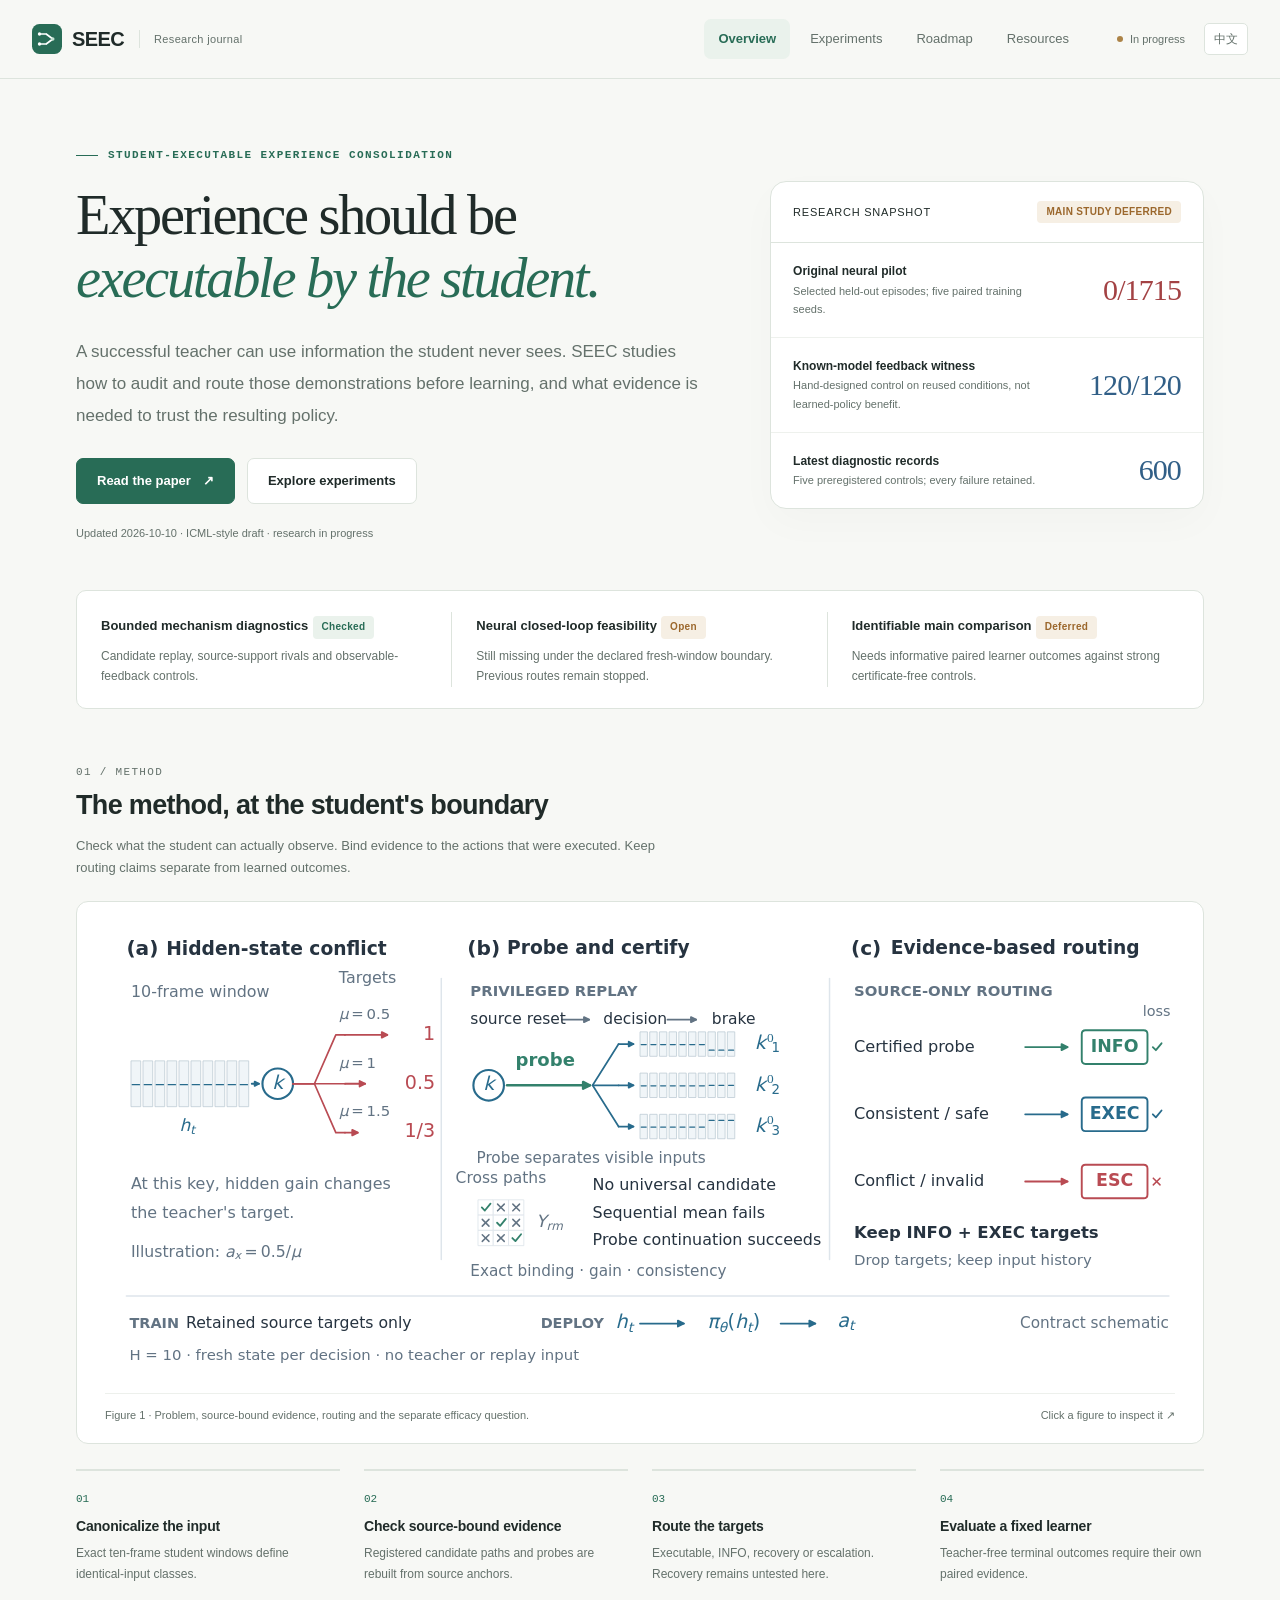
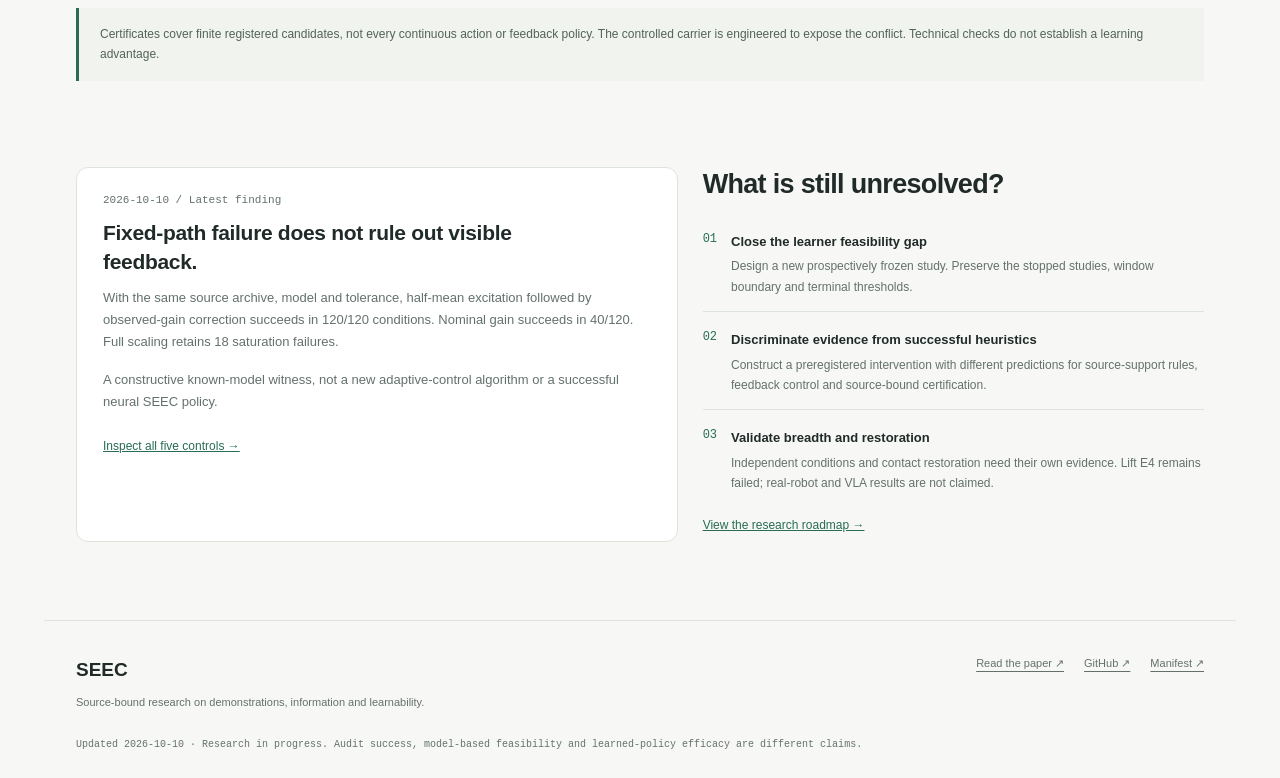
==== index.html @ c7013869 "[website/feat]: publish bilingual SEEC research progress" ====
<!doctype html>
<html lang="en">
<head>
  <meta charset="utf-8">
  <meta name="viewport" content="width=device-width, initial-scale=1">
  <meta name="description" content="SEEC research progress: student-boundary experience consolidation, preregistered experiments, failure analysis, and source-linked evidence.">
  <meta name="theme-color" content="#f7f8f5">
  <meta property="og:title" content="SEEC · Research in progress">
  <meta property="og:description" content="From successful teacher traces to student-executable experience. Explore the method, experiments, open questions, and research record.">
  <meta property="og:type" content="website">
  <title>SEEC · Research in progress</title>
  <link rel="icon" href="assets/mark.svg" type="image/svg+xml">
  <link rel="stylesheet" href="styles.css">
  <script src="app.js" defer></script>
</head>
<body>
  <a class="skip-link" href="#main">Skip to content</a>
  <header class="header">
    <div class="header-inner">
      <a class="brand" href="?lang=en&view=overview" aria-label="SEEC home"><img src="assets/mark.svg" alt="" width="30" height="30"><b>SEEC</b><span id="brand-subtitle">Research journal</span></a>
      <nav id="navigation" aria-label="Main navigation"></nav>
      <div class="header-tools"><span class="live-dot" aria-hidden="true"></span><span id="header-state">In progress</span><button id="language" type="button" aria-label="Switch to Chinese">中文</button></div>
    </div>
  </header>
  <main id="main" tabindex="-1">
    <div id="load-state" class="container load-state" role="status">Loading the research record…</div>
    <section id="overview" class="page" aria-labelledby="overview-title" hidden></section>
    <section id="experiments" class="page" aria-labelledby="experiments-title" hidden></section>
    <section id="roadmap" class="page" aria-labelledby="roadmap-title" hidden></section>
    <section id="resources" class="page" aria-labelledby="resources-title" hidden></section>
  </main>
  <footer class="footer container"><div><b>SEEC</b><p id="footer-description"></p></div><div id="footer-links"></div><p class="footer-meta" id="footer-meta"></p></footer>
  <dialog id="figure-dialog"><div class="dialog-toolbar"><h2 id="dialog-title"></h2><button id="close-dialog" type="button" aria-label="Close figure">✕</button></div><img id="dialog-image" alt=""><p id="dialog-caption"></p></dialog>
  <noscript><div class="container notice">This interactive report uses JavaScript. The <a href="assets/seec-paper.pdf">paper PDF</a> and <a href="data/progress.json">research record</a> remain available directly.</div></noscript>
</body>
</html>
---- styles.css ----
:root{--paper:#f7f8f5;--white:#fff;--ink:#202b29;--muted:#64716b;--line:#dde4dd;--green:#286c56;--blue:#315f87;--amber:#9b672c;--red:#a34244;--soft-green:#eaf2ec;--soft-blue:#edf2f7;--soft-red:#f8eeee;--radius:16px}
*{box-sizing:border-box}html{scroll-behavior:smooth;scroll-padding-top:100px}body{margin:0;background:var(--paper);color:var(--ink);font:15px/1.7 -apple-system,BlinkMacSystemFont,"Segoe UI","Noto Sans CJK SC","Microsoft YaHei",sans-serif}button,input,select{font:inherit}a{color:inherit;text-underline-offset:4px}button,a,input,select{touch-action:manipulation}button{cursor:pointer}button:focus-visible,a:focus-visible,input:focus-visible,select:focus-visible{outline:3px solid #bd9353;outline-offset:4px}button{border:0;color:inherit}img{max-width:100%;height:auto}.container{max-width:1192px;margin:auto;padding:0 32px}.header{position:sticky;top:0;z-index:20;background:#f7f8f5f5;border-bottom:1px solid var(--line);backdrop-filter:blur(12px)}.header-inner{max-width:1376px;margin:auto;min-height:78px;display:flex;align-items:center;gap:34px;padding:12px 32px}.brand{display:flex;align-items:center;gap:10px;text-decoration:none;font-size:20px;letter-spacing:-.03em}.brand span{font-size:11px;letter-spacing:.03em;color:var(--muted);border-left:1px solid var(--line);padding-left:14px;margin-left:5px}.header nav{display:flex;gap:6px;margin-left:auto}.nav-button{background:transparent;padding:9px 14px;border-radius:7px;font-size:13px;color:var(--muted)}.nav-button[aria-current=page]{background:var(--soft-green);color:var(--green);font-weight:600}.header-tools{display:flex;align-items:center;gap:7px;font-size:11px;color:var(--muted);white-space:nowrap}#language{margin-left:12px;padding:5px 9px;background:white;border:1px solid var(--line);border-radius:5px;font-size:12px}.live-dot{width:6px;height:6px;background:#ac8347;border-radius:50%}.skip-link{position:fixed;top:-60px;left:16px;background:white;z-index:50;padding:10px}.skip-link:focus{top:10px}.eyebrow{display:flex;align-items:center;gap:10px;font:600 11px/1.5 ui-monospace,monospace;letter-spacing:.13em;text-transform:uppercase;color:var(--green)}.eyebrow::before{content:"";width:22px;height:1px;background:var(--green)}h1,h2,h3,p{margin-top:0}h1{font:500 clamp(38px,4.4vw,62px)/1.13 Georgia,"Noto Serif CJK SC",serif;letter-spacing:-.04em;margin:20px 0 25px}h1 em{color:var(--green);font-weight:400}h2{font-size:27px;letter-spacing:-.025em;line-height:1.3;font-weight:600;margin-bottom:12px}h3{font-size:18px;line-height:1.4;letter-spacing:-.015em;margin-bottom:10px}p{margin-bottom:16px}.hero{display:grid;grid-template-columns:1.45fr 1fr;gap:65px;padding:68px 0 48px;align-items:center}.hero .lead{font-size:17px;color:var(--muted);max-width:660px;line-height:1.9}.actions{display:flex;gap:12px;flex-wrap:wrap;margin-top:25px}.button{display:inline-flex;align-items:center;justify-content:center;gap:12px;padding:11px 20px;border-radius:7px;border:1px solid var(--line);background:white;text-decoration:none;font-size:13px;font-weight:600}.button.primary{background:var(--green);border-color:var(--green);color:white}.button:hover{filter:brightness(.96)}.hero-meta{font-size:11px;color:var(--muted);margin-top:20px}.hero-card{background:#fff;border:1px solid var(--line);border-radius:var(--radius);overflow:hidden;box-shadow:0 14px 40px #21362a06}.card-heading{display:flex;justify-content:space-between;align-items:center;padding:19px 22px;border-bottom:1px solid var(--line);font-size:11px;letter-spacing:.07em;text-transform:uppercase}.badge{display:inline-flex;align-items:center;padding:3px 9px;border-radius:4px;font-size:10px;font-weight:650;line-height:1.65;letter-spacing:.03em;background:var(--soft-blue);color:var(--blue)}.badge.open,.badge.deferred{background:#f6efe4;color:var(--amber)}.badge.stopped,.badge.failed{background:var(--soft-red);color:var(--red)}.badge.checked,.badge.complete{background:var(--soft-green);color:var(--green)}.metric{padding:18px 22px;border-bottom:1px solid #eef1ed;display:grid;grid-template-columns:1fr auto;gap:10px;align-items:center}.metric:last-child{border:0}.metric-label{font-size:12px;font-weight:600}.metric-note{font-size:11px;color:var(--muted);max-width:245px}.metric-value{font:500 30px/1 Georgia,serif;letter-spacing:-.03em;color:var(--blue)}.metric-value.negative{color:var(--red)}.status-strip{display:grid;grid-template-columns:repeat(3,1fr);background:#fff;border:1px solid var(--line);border-radius:10px;padding:21px 0;margin-bottom:45px}.status-item{padding:0 24px;border-right:1px solid var(--line)}.status-item:last-child{border:0}.status-item p{margin:7px 0 0;font-size:12px;color:var(--muted)}.status-item b{font-size:13px}.section{padding:12px 0 50px}.section-head{display:flex;align-items:flex-end;justify-content:space-between;gap:20px;margin-bottom:22px}.section-head p{max-width:590px;color:var(--muted);font-size:13px;margin-bottom:0}.section-number{font:11px ui-monospace,monospace;color:var(--muted);letter-spacing:.12em;margin-bottom:10px}.link-arrow{font-size:12px;white-space:nowrap;color:var(--green);background:transparent;padding:7px 0;text-decoration:underline}.method-figure{border:1px solid var(--line);border-radius:12px;background:white;padding:26px 28px 18px}.figure-button{display:block;width:100%;padding:0;background:white;text-align:left}.figure-button img{width:100%;display:block}.figure-foot{display:flex;justify-content:space-between;gap:20px;font-size:11px;color:var(--muted);margin-top:16px;border-top:1px solid #edf0ec;padding-top:12px}.method-steps{display:grid;grid-template-columns:repeat(4,1fr);gap:24px;margin-top:25px}.method-step{border-top:2px solid var(--line);padding-top:13px}.method-step span{font:11px ui-monospace,monospace;color:var(--green)}.method-step h3{font-size:14px;margin:7px 0}.method-step p{font-size:12px;color:var(--muted);margin:0}.notice{background:#f0f3ee;border-left:3px solid var(--green);padding:16px 21px;font-size:12px;color:#53635a;margin:24px 0}.notice.amber{background:#f6f1e9;border-color:#a97d40;color:#74592f}.split{display:grid;grid-template-columns:1.2fr 1fr;gap:25px}.finding{background:white;border:1px solid var(--line);border-radius:12px;padding:26px}.finding .date{color:var(--muted);font:11px ui-monospace,monospace;margin-bottom:12px}.finding p{color:var(--muted);font-size:13px}.finding h3{font-size:21px;max-width:500px}.compact-list{list-style:none;padding:0;margin:0}.compact-list li{padding:14px 0;border-bottom:1px solid var(--line);display:flex;align-items:flex-start;gap:14px}.compact-list li:last-child{border:0}.compact-list .index{font:12px ui-monospace,monospace;color:var(--green);padding-top:4px}.compact-list b{font-size:13px}.compact-list p{font-size:12px;color:var(--muted);margin:3px 0 0}.page-heading{padding:55px 0 33px}.page-heading h1{font-size:44px;margin-bottom:16px}.page-heading p{max-width:750px;color:var(--muted);font-size:15px}.toolbar{display:flex;justify-content:space-between;gap:20px;align-items:center;flex-wrap:wrap;margin:10px 0 25px}.filter-tabs,.scope-tabs{display:flex;gap:5px;flex-wrap:wrap}.filter-tab,.scope-tab{padding:8px 13px;background:white;border:1px solid var(--line);border-radius:6px;font-size:12px}.filter-tab[aria-pressed=true],.scope-tab[aria-pressed=true]{background:var(--ink);border-color:var(--ink);color:white}.search{background:white;border:1px solid var(--line);padding:9px 13px;border-radius:6px;width:240px;max-width:100%;font-size:12px}.study-grid{display:grid;grid-template-columns:repeat(2,1fr);gap:20px;margin-bottom:30px}.study-card{display:flex;flex-direction:column;background:#fff;border:1px solid var(--line);border-radius:12px;padding:23px}.study-top{display:flex;align-items:center;justify-content:space-between;gap:12px;margin-bottom:17px;font:10px ui-monospace,monospace;color:var(--muted)}.study-card h3{font-size:20px;max-width:480px}.study-card>p{font-size:13px;color:var(--muted);margin:0 0 16px}.study-outcome{padding:12px 16px;background:#f5f7f4;border-radius:7px;font-weight:600;font-size:13px;margin-top:auto}.study-scope{padding-top:15px;color:var(--muted);font-size:11px}.study-link{font-size:11px;color:var(--green);margin-top:12px}.chart-panel{background:#fff;border:1px solid var(--line);border-radius:12px;padding:26px;margin-bottom:30px}.chart-title{display:flex;align-items:flex-start;justify-content:space-between;gap:20px}.chart-title p{color:var(--muted);font-size:12px;max-width:670px}.bar-chart{margin:25px 0 12px;display:grid;gap:16px}.bar-row{display:grid;grid-template-columns:215px 1fr 68px;align-items:center;gap:16px;font-size:12px}.bar-track{height:17px;background:#eff2ef;border-radius:3px;overflow:hidden}.bar-fill{height:100%;min-width:0;background:#426987;border-radius:3px}.bar-fill.main{background:var(--green)}.bar-row strong{text-align:right;font:600 12px ui-monospace,monospace}.chart-axis{color:var(--muted);font-size:10px;padding-left:231px;display:flex;justify-content:space-between;padding-right:84px}.chart-foot{margin:20px 0 0;border-top:1px solid var(--line);padding-top:14px;font-size:11px;color:var(--muted)}.result-table-wrap{overflow:auto;background:#fff;border:1px solid var(--line);border-radius:10px}.result-table{width:100%;border-collapse:collapse;white-space:nowrap;font-size:12px}.result-table th{color:var(--muted);background:#f4f6f2;font-size:10px;letter-spacing:.03em;text-align:left;font-weight:600;padding:13px 18px}.result-table td{padding:12px 18px;border-top:1px solid var(--line)}.result-table .num{font-family:ui-monospace,monospace}.gallery-grid{display:grid;grid-template-columns:repeat(3,1fr);gap:18px}.gallery-card{background:#fff;border:1px solid var(--line);border-radius:10px;overflow:hidden}.gallery-card .figure-button{padding:15px}.gallery-card img{width:100%;aspect-ratio:1.8;object-fit:contain}.gallery-caption{padding:0 17px 16px}.gallery-caption h3{font-size:13px;margin:6px 0}.gallery-caption p{font-size:11px;color:var(--muted);margin-bottom:8px}.gallery-links{display:flex;gap:12px;font-size:10px;color:var(--green)}.milestones{display:grid;grid-template-columns:repeat(4,1fr);gap:16px;margin:10px 0 40px}.milestone{background:white;border:1px solid var(--line);border-radius:10px;padding:20px}.milestone .step-number{font:11px ui-monospace,monospace;color:var(--muted);margin-bottom:15px}.milestone h3{font-size:16px;margin:15px 0 8px}.milestone p{font-size:12px;color:var(--muted);margin:0}.timeline{margin-left:10px;border-left:1px solid #cfd9d1;padding-left:30px}.timeline-entry{position:relative;padding-bottom:32px}.timeline-entry:before{content:"";position:absolute;left:-35px;top:5px;width:9px;height:9px;border-radius:50%;background:var(--green);border:2px solid var(--paper)}.timeline-date{font:11px ui-monospace,monospace;color:var(--muted);margin-bottom:7px}.timeline-entry p{font-size:13px;color:var(--muted);max-width:800px;margin:0}.timeline-entry h3{font-size:17px}.resources-grid{display:grid;grid-template-columns:repeat(3,1fr);gap:20px;margin-bottom:35px}.resource{background:#fff;border:1px solid var(--line);border-radius:12px;padding:24px;text-decoration:none;display:flex;flex-direction:column}.resource:hover{border-color:#a7bcae}.resource .resource-icon{font:11px ui-monospace,monospace;color:var(--green);margin-bottom:17px}.resource p{font-size:12px;color:var(--muted);margin-bottom:18px}.resource span:last-child{font-size:12px;color:var(--green);margin-top:auto}.provenance{border:1px solid var(--line);border-radius:12px;padding:24px;background:white}.provenance dl{display:grid;grid-template-columns:140px 1fr;gap:12px 22px;font-size:12px;margin:18px 0}.provenance dt{color:var(--muted)}.provenance dd{margin:0;overflow-wrap:anywhere}.provenance code{font-size:11px}.footer{display:grid;grid-template-columns:1fr auto;gap:20px;border-top:1px solid var(--line);padding-top:33px;padding-bottom:27px;margin-top:28px;font-size:11px;color:var(--muted)}.footer b{color:var(--ink);font-size:19px}.footer p{margin:7px 0 0}.footer-links{display:flex;gap:20px}.footer-meta{grid-column:1/-1;font:10px ui-monospace,monospace}.load-state{padding-top:70px;min-height:50vh}.empty-state{padding:30px;text-align:center;color:var(--muted);grid-column:1/-1}.page[hidden]{display:none!important}dialog{border:1px solid var(--line);border-radius:12px;max-width:calc(100vw - 40px);width:1180px;max-height:90vh;padding:20px;background:white;color:var(--ink)}dialog::backdrop{background:#152921b3;backdrop-filter:blur(5px)}.dialog-toolbar{display:flex;align-items:center;justify-content:space-between;gap:20px;margin-bottom:20px}.dialog-toolbar h2{font-size:17px;margin:0}.dialog-toolbar button{background:var(--paper);border-radius:6px;width:35px;height:35px}#dialog-image{width:100%}#dialog-caption{font-size:12px;color:var(--muted);margin:15px 0 0}[hidden]{display:none!important}
@media(min-width:1500px){.container{max-width:1280px}.hero{gap:90px}}
@media(max-width:1000px){.header-inner{gap:12px;padding:12px 20px}.brand span,#header-state,.live-dot{display:none}.header nav{gap:1px}.nav-button{padding:8px 10px}.container{padding:0 24px}.hero{gap:28px}.gallery-grid{grid-template-columns:repeat(2,1fr)}.method-steps{gap:16px}.milestones{grid-template-columns:repeat(2,1fr)}}
@media(max-width:700px){.header-inner{flex-wrap:wrap;min-height:96px;padding:13px 18px 8px}.brand{font-size:20px}.header-tools{margin-left:auto}.header nav{order:3;width:100%;margin:2px 0 0;justify-content:space-between}.nav-button{padding:6px 12px;font-size:12px}#language{margin-left:0}.container{padding:0 20px}.hero{grid-template-columns:1fr;padding:35px 0;gap:25px}h1{font-size:40px;letter-spacing:-.035em}.hero .lead{font-size:15px}.hero-card{box-shadow:none}.metric{padding:15px 20px}.metric-value{font-size:26px}.status-strip{grid-template-columns:1fr;padding:0;margin-bottom:32px}.status-item{padding:16px 20px;border-right:0;border-bottom:1px solid var(--line)}.status-item p{margin-top:4px}.section{padding-bottom:34px}.section-head{align-items:flex-start;flex-direction:column;gap:6px}h2{font-size:24px}.method-figure{padding:15px 10px}.figure-foot{padding-left:5px;padding-right:5px;flex-direction:column;gap:5px}.method-steps{grid-template-columns:repeat(2,1fr);gap:20px}.split{grid-template-columns:1fr}.finding{padding:21px}.page-heading{padding-top:32px}.page-heading h1{font-size:36px}.study-grid{grid-template-columns:1fr}.toolbar{gap:13px}.search{width:100%}.chart-panel{padding:20px 15px}.chart-title{flex-direction:column;gap:3px}.bar-row{grid-template-columns:1fr 60px;gap:6px}.bar-label{grid-column:1/-1}.chart-axis{padding-left:0;padding-right:66px}.bar-chart{gap:17px}.gallery-grid{grid-template-columns:1fr}.gallery-card img{aspect-ratio:1.9}.milestones{grid-template-columns:1fr}.resources-grid{grid-template-columns:1fr}.provenance dl{grid-template-columns:1fr;gap:4px}.provenance dd{margin-bottom:12px}.footer{grid-template-columns:1fr}.footer-links{flex-wrap:wrap}.footer-meta{grid-column:auto}.timeline{padding-left:22px}.timeline-entry:before{left:-27px}}
@media(prefers-reduced-motion:reduce){html{scroll-behavior:auto}}
@media print{.header,.header-tools,.footer,#figure-dialog,.toolbar,.scope-tabs,.actions{display:none}.page[hidden]{display:block!important}.container{max-width:none}.hero{padding-top:0}.study-card,.gallery-card{break-inside:avoid}body{background:white}}
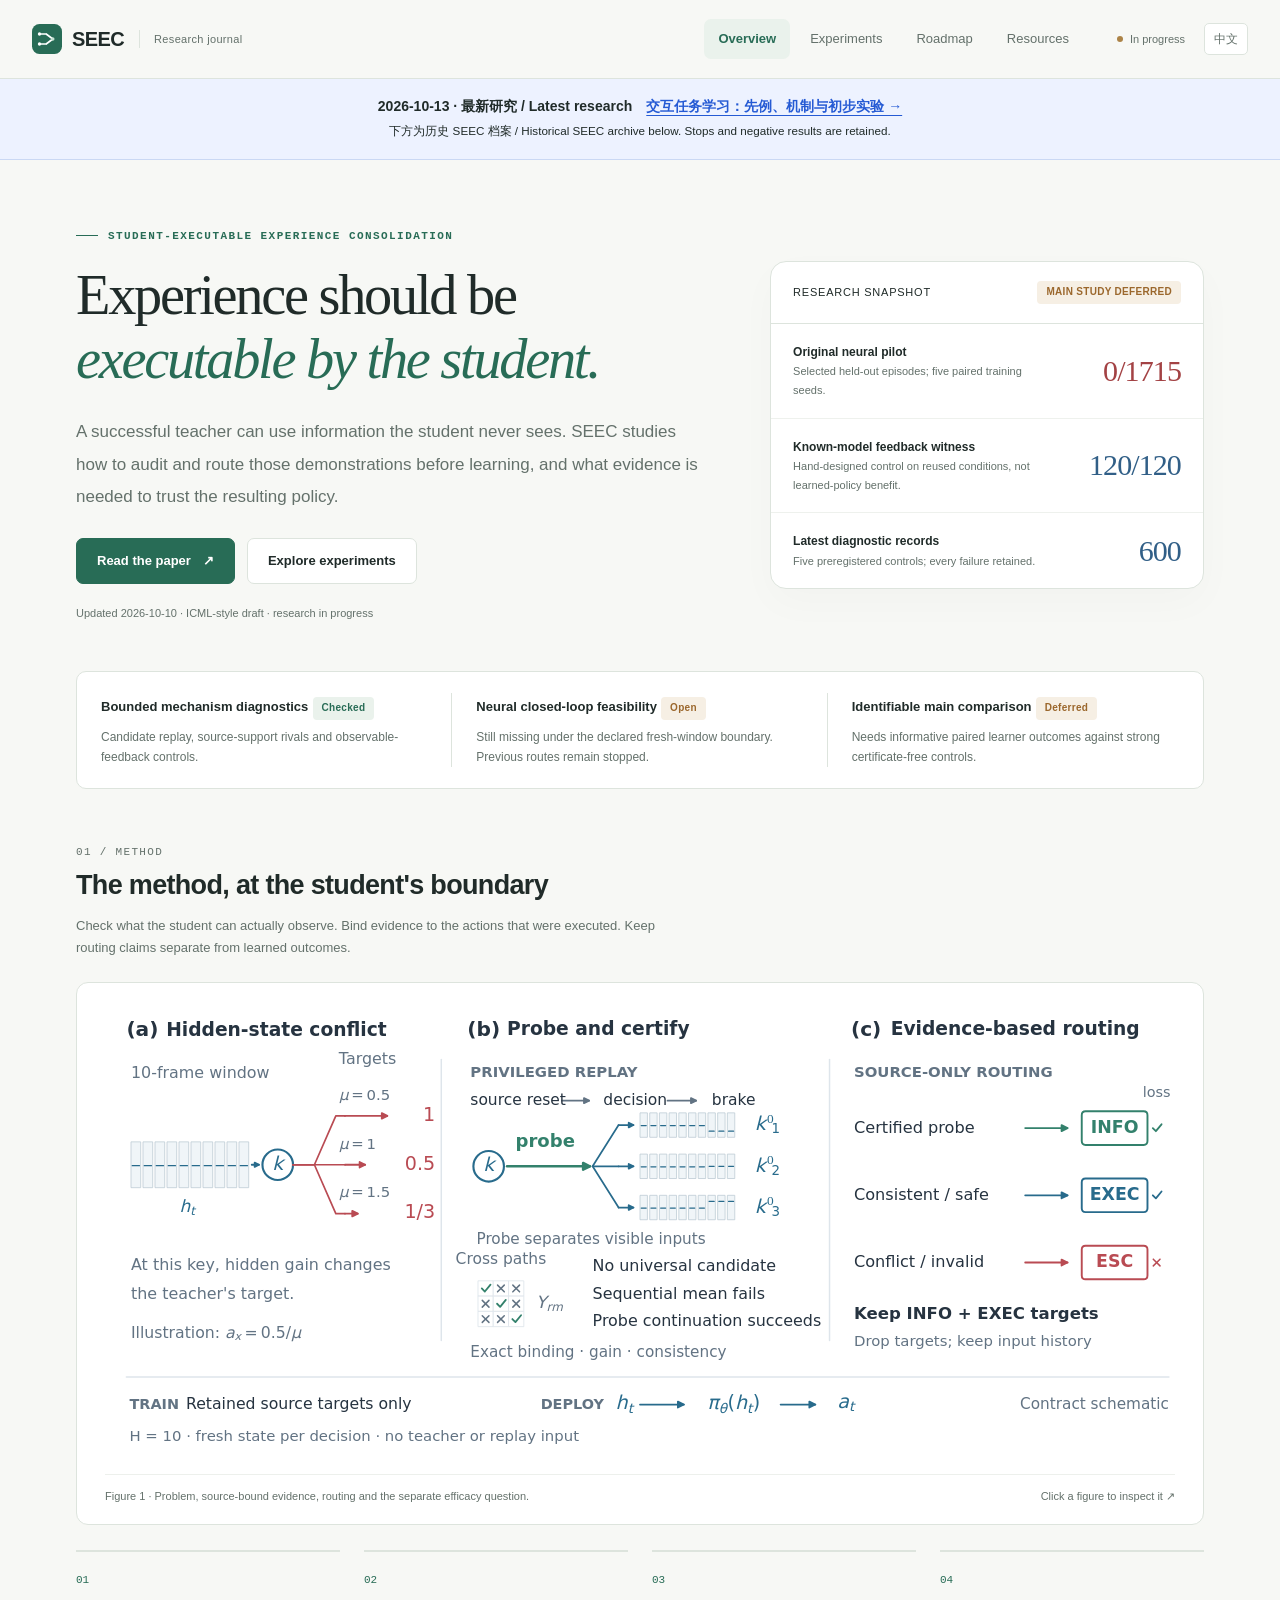
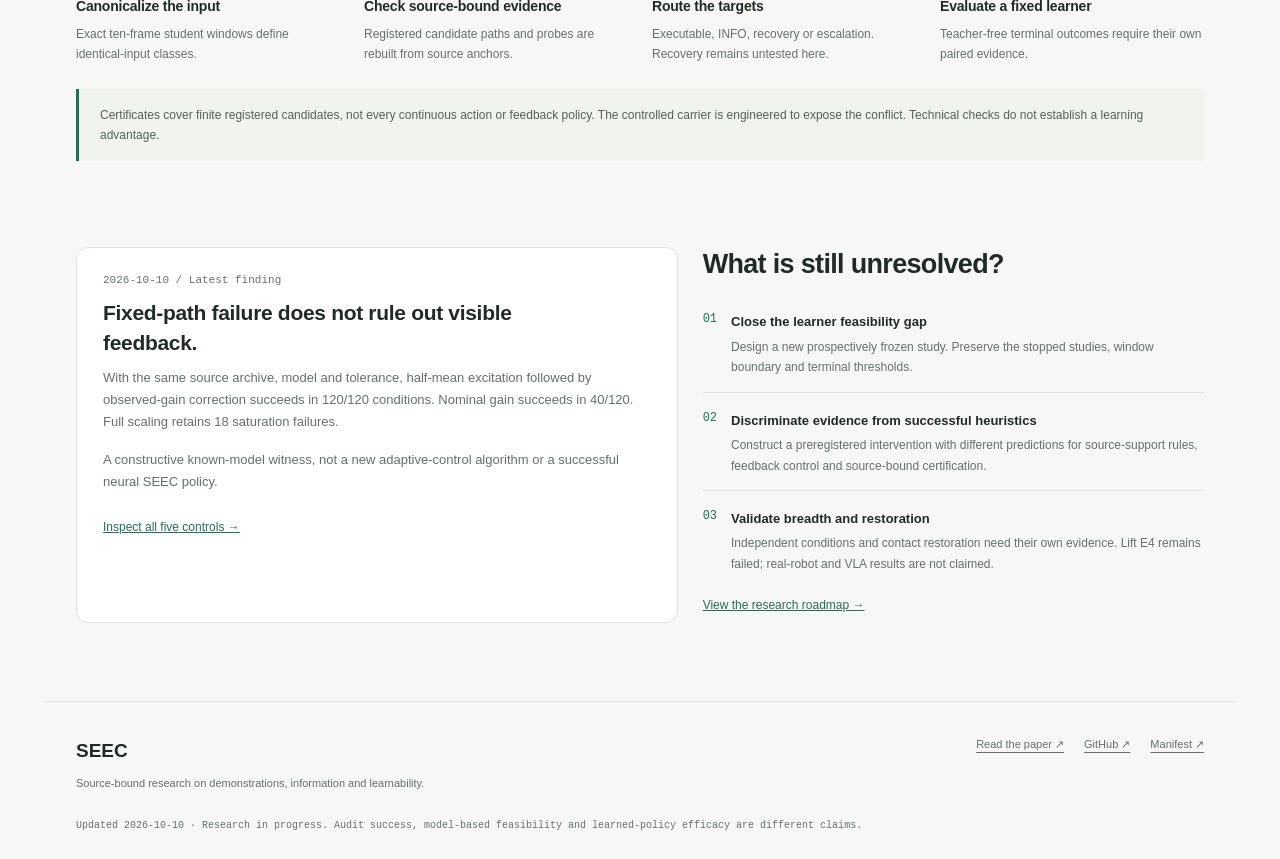
==== commit 77879cc5: "[website/feat]: publish bilingual SEEC research progress" ====
--- a/index.html
+++ b/index.html
@@ -22,7 +22,8 @@
       <div class="header-tools"><span class="live-dot" aria-hidden="true"></span><span id="header-state">In progress</span><button id="language" type="button" aria-label="Switch to Chinese">中文</button></div>
     </div>
   </header>
-  <main id="main" tabindex="-1">
+  <div style="background:#edf2ff;border-bottom:1px solid #cad8f4;padding:16px 24px;text-align:center;font-size:14px;line-height:1.7"><strong>2026-10-13 · 最新研究 / Latest research</strong>　<a href="learning.html" style="font-weight:700;color:#255ad4">交互任务学习：先例、机制与初步实验 →</a><br><small>下方为历史 SEEC 档案 / Historical SEEC archive below. Stops and negative results are retained.</small></div>
+<main id="main" tabindex="-1">
     <div id="load-state" class="container load-state" role="status">Loading the research record…</div>
     <section id="overview" class="page" aria-labelledby="overview-title" hidden></section>
     <section id="experiments" class="page" aria-labelledby="experiments-title" hidden></section>
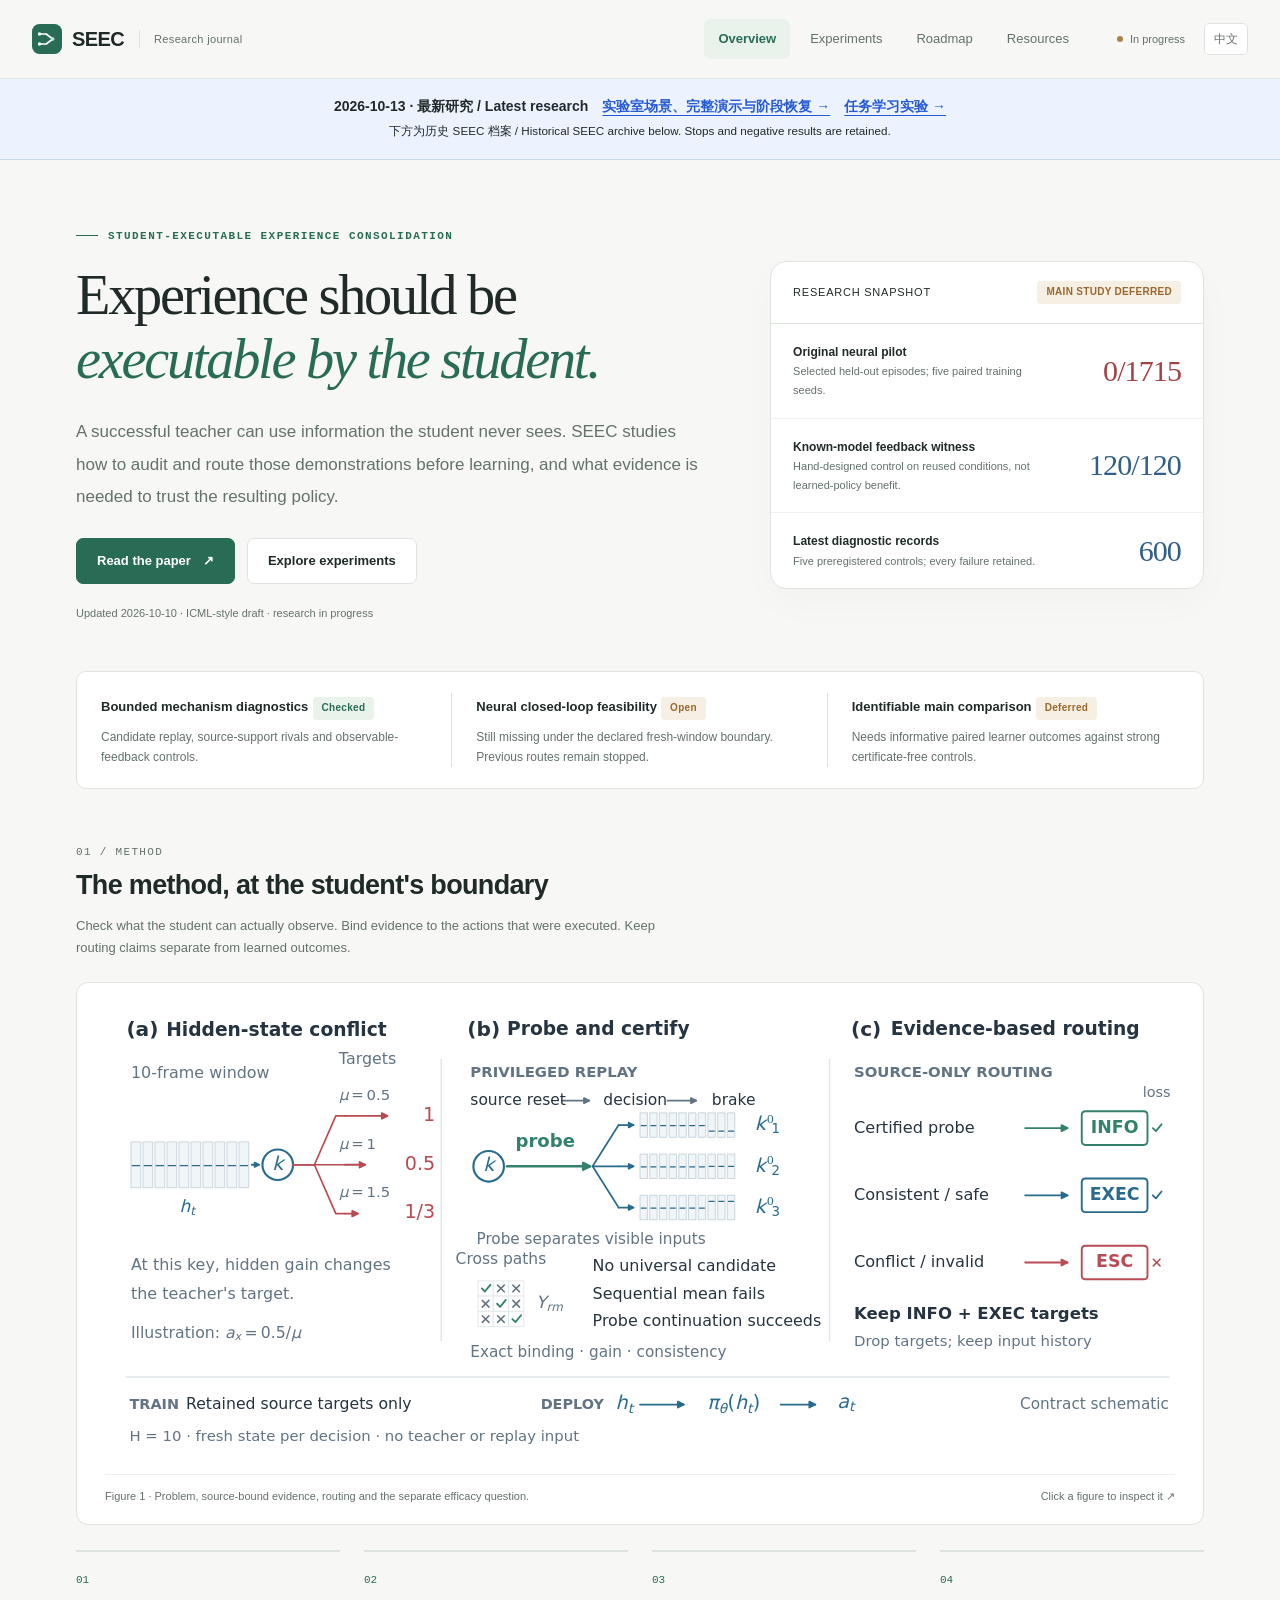
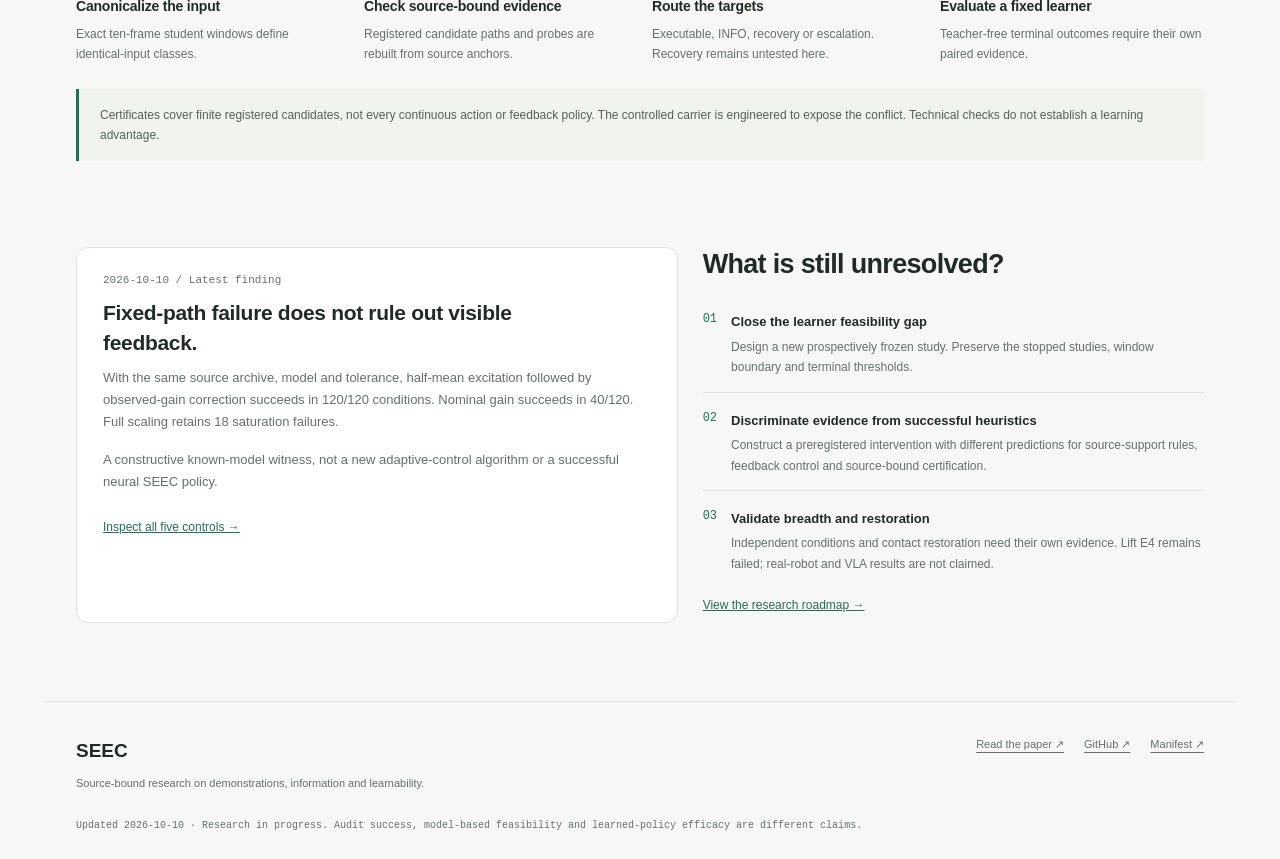
==== commit f60e4a21: "[website/feat]: publish bilingual SEEC research progress" ====
--- a/index.html
+++ b/index.html
@@ -22,7 +22,7 @@
       <div class="header-tools"><span class="live-dot" aria-hidden="true"></span><span id="header-state">In progress</span><button id="language" type="button" aria-label="Switch to Chinese">中文</button></div>
     </div>
   </header>
-  <div style="background:#edf2ff;border-bottom:1px solid #cad8f4;padding:16px 24px;text-align:center;font-size:14px;line-height:1.7"><strong>2026-10-13 · 最新研究 / Latest research</strong>　<a href="learning.html" style="font-weight:700;color:#255ad4">交互任务学习：先例、机制与初步实验 →</a><br><small>下方为历史 SEEC 档案 / Historical SEEC archive below. Stops and negative results are retained.</small></div>
+  <div style="background:#edf2ff;border-bottom:1px solid #cad8f4;padding:16px 24px;text-align:center;font-size:14px;line-height:1.7"><strong>2026-10-13 · 最新研究 / Latest research</strong>　<a href="scenes.html" style="font-weight:700;color:#255ad4">实验室场景、完整演示与阶段恢复 →</a>　<a href="learning.html" style="font-weight:700;color:#255ad4">任务学习实验 →</a><br><small>下方为历史 SEEC 档案 / Historical SEEC archive below. Stops and negative results are retained.</small></div>
 <main id="main" tabindex="-1">
     <div id="load-state" class="container load-state" role="status">Loading the research record…</div>
     <section id="overview" class="page" aria-labelledby="overview-title" hidden></section>
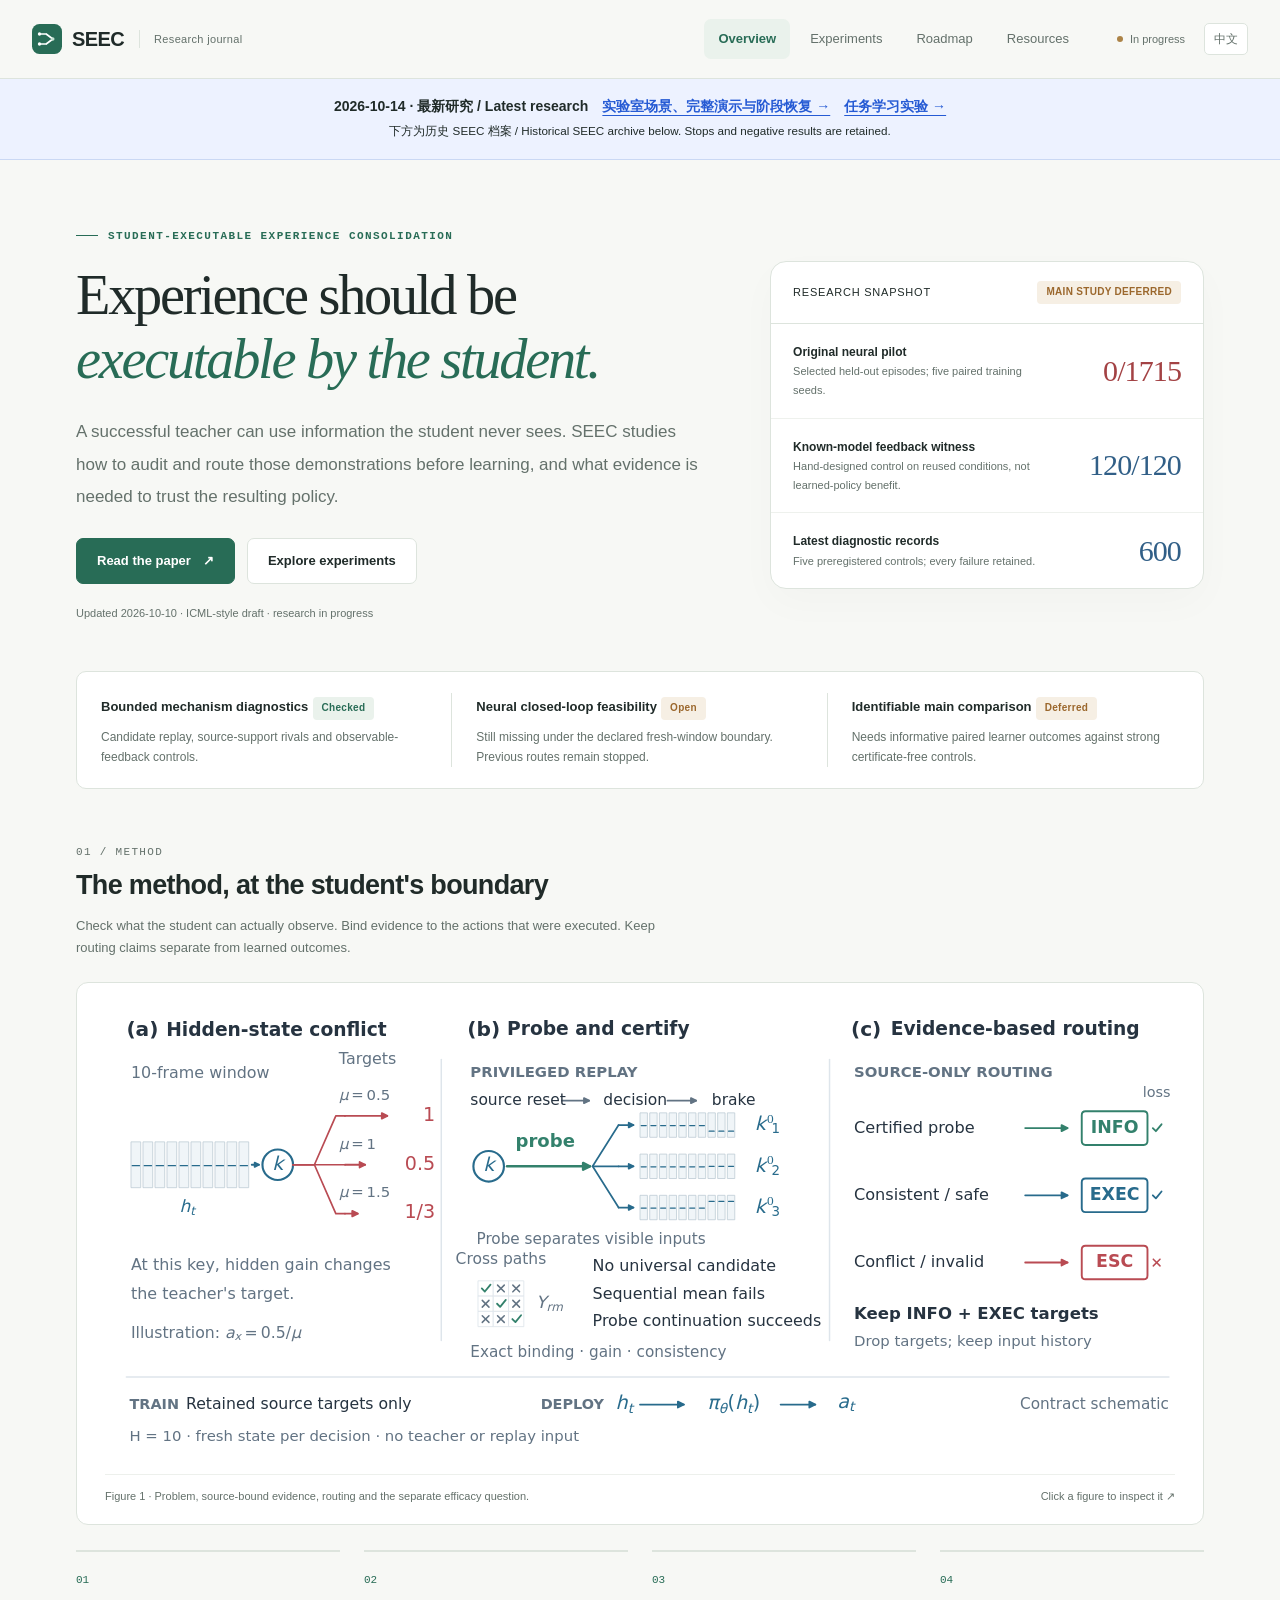
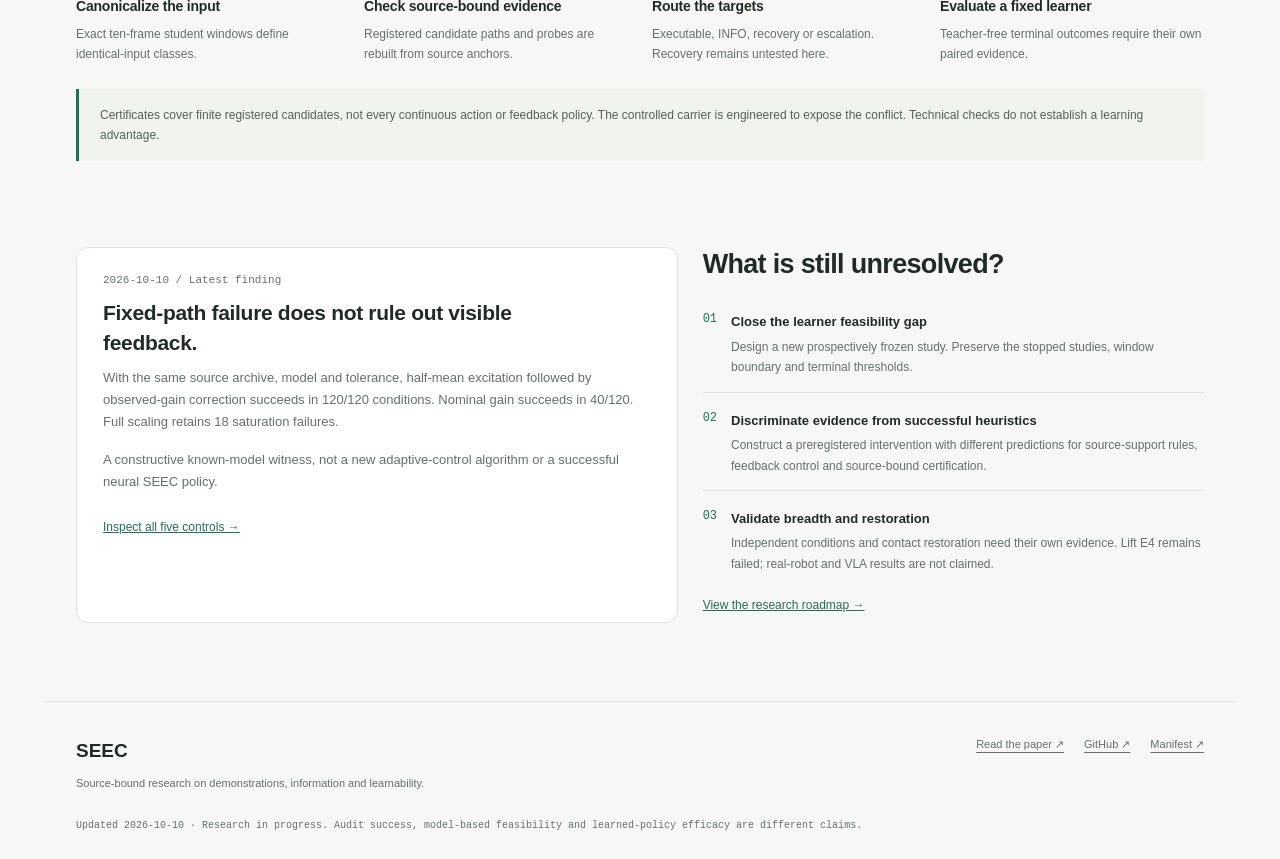
==== commit b273a4b8: "[website/feat]: publish bilingual SEEC research progress" ====
--- a/index.html
+++ b/index.html
@@ -22,7 +22,7 @@
       <div class="header-tools"><span class="live-dot" aria-hidden="true"></span><span id="header-state">In progress</span><button id="language" type="button" aria-label="Switch to Chinese">中文</button></div>
     </div>
   </header>
-  <div style="background:#edf2ff;border-bottom:1px solid #cad8f4;padding:16px 24px;text-align:center;font-size:14px;line-height:1.7"><strong>2026-10-13 · 最新研究 / Latest research</strong>　<a href="scenes.html" style="font-weight:700;color:#255ad4">实验室场景、完整演示与阶段恢复 →</a>　<a href="learning.html" style="font-weight:700;color:#255ad4">任务学习实验 →</a><br><small>下方为历史 SEEC 档案 / Historical SEEC archive below. Stops and negative results are retained.</small></div>
+  <div style="background:#edf2ff;border-bottom:1px solid #cad8f4;padding:16px 24px;text-align:center;font-size:14px;line-height:1.7"><strong>2026-10-14 · 最新研究 / Latest research</strong>　<a href="scenes.html" style="font-weight:700;color:#255ad4">实验室场景、完整演示与阶段恢复 →</a>　<a href="learning.html" style="font-weight:700;color:#255ad4">任务学习实验 →</a><br><small>下方为历史 SEEC 档案 / Historical SEEC archive below. Stops and negative results are retained.</small></div>
 <main id="main" tabindex="-1">
     <div id="load-state" class="container load-state" role="status">Loading the research record…</div>
     <section id="overview" class="page" aria-labelledby="overview-title" hidden></section>
